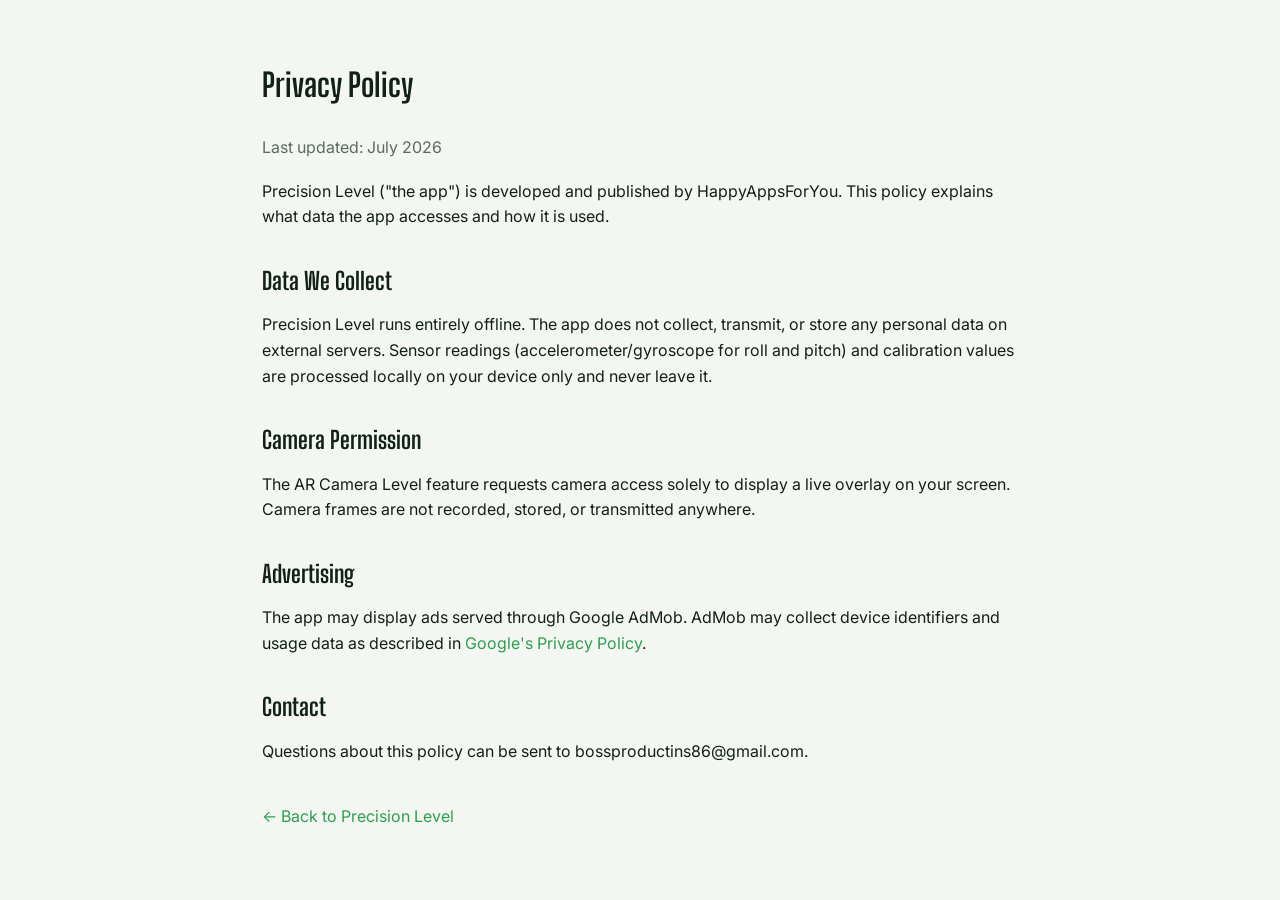
==== privacy.html @ 5ec906a7 "Add privacy policy page" ====
<!DOCTYPE html>
<html lang="en">
<head>
<meta charset="UTF-8">
<meta name="viewport" content="width=device-width, initial-scale=1.0">
<title>Privacy Policy — Precision Level</title>
<link href="https://fonts.googleapis.com/css2?family=Big+Shoulders+Display:wght@600;700;800;900&family=Inter:wght@400;500;600;700&family=JetBrains+Mono:wght@500;700&display=swap" rel="stylesheet">
<link rel="stylesheet" href="styles.css">
</head>
<body>
<div class="container" style="padding:60px 32px; max-width:820px;">
  <h1 style="font-family:var(--font-display); margin-bottom:24px;">Privacy Policy</h1>
  <p style="color:var(--ink-soft); margin-bottom:18px;">Last updated: July 2026</p>

  <p style="margin-bottom:18px;">Precision Level ("the app") is developed and published by HappyAppsForYou. This policy explains what data the app accesses and how it is used.</p>

  <h2 style="font-family:var(--font-display); margin:32px 0 12px;">Data We Collect</h2>
  <p style="margin-bottom:18px;">Precision Level runs entirely offline. The app does not collect, transmit, or store any personal data on external servers. Sensor readings (accelerometer/gyroscope for roll and pitch) and calibration values are processed locally on your device only and never leave it.</p>

  <h2 style="font-family:var(--font-display); margin:32px 0 12px;">Camera Permission</h2>
  <p style="margin-bottom:18px;">The AR Camera Level feature requests camera access solely to display a live overlay on your screen. Camera frames are not recorded, stored, or transmitted anywhere.</p>

  <h2 style="font-family:var(--font-display); margin:32px 0 12px;">Advertising</h2>
  <p style="margin-bottom:18px;">The app may display ads served through Google AdMob. AdMob may collect device identifiers and usage data as described in <a href="https://policies.google.com/privacy" style="color:var(--vial);">Google's Privacy Policy</a>.</p>

  <h2 style="font-family:var(--font-display); margin:32px 0 12px;">Contact</h2>
  <p style="margin-bottom:18px;">Questions about this policy can be sent to bossproductins86@gmail.com.</p>

  <p style="margin-top:40px;"><a href="/" style="color:var(--vial);">← Back to Precision Level</a></p>
</div>
</body>
</html>
---- styles.css ----
/* =========================================================
   PRECISION LEVEL — Landing Page Styles
   Day-mode workshop palette: steel-white paper, vial green
   accent, condensed industrial display type.
   ========================================================= */

:root{
  --paper:#F4F6F1;
  --surface:#FFFFFF;
  --surface-alt:#EEF1EA;
  --ink:#13201A;
  --ink-soft:#5C6B62;
  --ink-faint:#8C9890;
  --line:#DEE4D8;
  --vial:#2E9E52;
  --vial-deep:#1F7A3D;
  --vial-tint:#E4F4E9;
  --amber:#DB9A33;
  --amber-tint:#FBF0DD;
  --shadow: 0 20px 50px -20px rgba(19,32,26,0.18);
  --radius-lg: 28px;
  --radius-md: 18px;
  --font-display: 'Big Shoulders Display', sans-serif;
  --font-body: 'Inter', sans-serif;
  --font-mono: 'JetBrains Mono', monospace;
}

*{box-sizing:border-box; margin:0; padding:0;}
html{scroll-behavior:smooth;}
body{
  font-family:var(--font-body);
  color:var(--ink);
  background:var(--paper);
  -webkit-font-smoothing:antialiased;
  line-height:1.6;
}
.container{max-width:1180px; margin:0 auto; padding:0 32px;}
a{color:inherit; text-decoration:none;}
img{max-width:100%; display:block;}
ul{list-style:none;}
.accent{color:var(--vial);}

/* ---------- NAV ---------- */
.nav{position:sticky; top:0; z-index:50; background:rgba(244,246,241,0.88); backdrop-filter:blur(10px); border-bottom:1px solid var(--line);}
.nav-inner{max-width:1180px; margin:0 auto; padding:18px 32px; display:flex; align-items:center; justify-content:space-between;}
.nav-brand{font-family:var(--font-display); font-weight:800; font-size:22px; letter-spacing:0.5px; display:flex; align-items:center; gap:8px;}
.brand-dot{width:10px; height:10px; border-radius:50%; background:var(--vial); box-shadow:0 0 0 4px var(--vial-tint);}
.brand-thin{font-weight:600; color:var(--ink-soft); margin-left:2px;}
.nav-links{display:flex; align-items:center; gap:30px; font-size:15px; font-weight:500;}
.nav-links a{color:var(--ink-soft); transition:color .2s;}
.nav-links a:hover{color:var(--ink);}
.nav-cta{background:var(--ink); color:#fff !important; padding:10px 20px; border-radius:999px; font-weight:600;}
.nav-cta:hover{background:var(--vial-deep);}

/* ---------- TICKER ---------- */
.ticker-wrap{display:flex; align-items:center; background:var(--ink); color:var(--vial-tint); overflow:hidden; font-family:var(--font-mono);}
.ticker-label{flex:0 0 auto; padding:10px 18px; background:var(--vial); color:#06210F; font-weight:700; font-size:12px; letter-spacing:2px;}
.ticker-track{flex:1; overflow:hidden;}
.ticker-inner{display:flex; gap:40px; white-space:nowrap; animation:scroll-left 28s linear infinite; padding:11px 0; font-size:13px; letter-spacing:1px;}
.ticker-inner span::after{content:'·'; margin-left:40px; color:var(--vial);}
@keyframes scroll-left{from{transform:translateX(0);} to{transform:translateX(-50%);}}

/* ---------- HERO ---------- */
.hero{padding:80px 0 60px;}
.hero-content{max-width:1180px; margin:0 auto; padding:0 32px; display:grid; grid-template-columns:1.05fr 0.95fr; gap:60px; align-items:center;}
.hero-eyebrow{font-family:var(--font-mono); font-size:13px; letter-spacing:2px; color:var(--vial-deep); font-weight:700; text-transform:uppercase; margin-bottom:18px;}
.hero-title{font-family:var(--font-display); font-weight:800; font-size:clamp(44px,6vw,72px); line-height:0.98; letter-spacing:-0.5px; margin-bottom:22px;}
.hero-sub{font-size:18px; color:var(--ink-soft); max-width:520px; margin-bottom:32px;}
.hero-badges{margin-bottom:36px;}
.badge-btn{display:inline-flex; align-items:center; gap:12px; background:var(--ink); padding:12px 22px; border-radius:14px; transition:transform .2s, background .2s;}
.badge-btn:hover{transform:translateY(-2px); background:var(--vial-deep);}
.badge-text{display:flex; flex-direction:column; color:#fff;}
.badge-sub{font-size:10px; letter-spacing:1px; opacity:0.8;}
.badge-main{font-size:17px; font-weight:700;}

.hero-readout{display:flex; gap:0; border:1px solid var(--line); border-radius:var(--radius-md); overflow:hidden; max-width:480px; margin-bottom:34px; background:var(--surface); box-shadow:var(--shadow);}
.ro-item{flex:1; padding:16px 18px; border-right:1px solid var(--line);}
.ro-item:last-child{border-right:none;}
.ro-label{display:block; font-family:var(--font-mono); font-size:11px; letter-spacing:1.5px; color:var(--ink-faint); margin-bottom:6px;}
.ro-val{font-family:var(--font-mono); font-size:22px; font-weight:700;}
.ro-good{color:var(--vial); font-size:17px;}

.hero-stats{display:flex; align-items:center; gap:22px;}
.stat{display:flex; flex-direction:column;}
.stat-num{font-family:var(--font-display); font-size:26px; font-weight:800;}
.stat-label{font-size:12px; color:var(--ink-soft);}
.stat-div{width:1px; height:30px; background:var(--line);}

.hero-phones{position:relative; display:flex; justify-content:center;}
.phone-stack{position:relative; width:100%; max-width:360px;}
.ruler-line{position:absolute; top:38%; left:-60px; right:-60px; height:2px; background:repeating-linear-gradient(90deg, var(--ink-faint) 0 2px, transparent 2px 14px); opacity:0.4; z-index:0;}
.phone-front{position:relative; z-index:1; border-radius:36px; box-shadow:var(--shadow); border:1px solid var(--line);}

/* ---------- SECTION HEADERS ---------- */
.section-tag{font-family:var(--font-mono); font-size:12px; letter-spacing:2px; color:var(--vial-deep); font-weight:700; text-transform:uppercase; margin-bottom:12px;}
.section-title{font-family:var(--font-display); font-weight:800; font-size:clamp(30px,4vw,44px); line-height:1.05; letter-spacing:-0.5px; margin-bottom:18px;}
.section-sub{color:var(--ink-soft); max-width:560px; margin-bottom:36px; font-size:16px;}

/* ---------- FEATURES ---------- */
.features{padding:90px 0;}
.features-grid{display:grid; grid-template-columns:repeat(4,1fr); gap:20px; margin-top:40px;}
.feat-card{background:var(--surface); border:1px solid var(--line); border-radius:var(--radius-md); padding:28px 24px; transition:transform .2s, box-shadow .2s;}
.feat-card:hover{transform:translateY(-4px); box-shadow:var(--shadow);}
.feat-card--primary{background:var(--ink); color:#fff; border-color:var(--ink);}
.feat-card--primary h3, .feat-card--primary p{color:#fff;}
.feat-icon{font-size:30px; margin-bottom:14px;}
.feat-card h3{font-family:var(--font-display); font-size:19px; font-weight:700; margin-bottom:8px;}
.feat-card p{font-size:14.5px; color:var(--ink-soft); line-height:1.55;}

/* ---------- SHOWCASE ---------- */
.showcase{padding:90px 0; background:var(--surface);}
.showcase--alt{background:var(--surface-alt);}
.showcase-inner{display:grid; grid-template-columns:1fr 1fr; gap:64px; align-items:center;}
.showcase-inner--flip .showcase-text{order:2;}
.showcase-text h2{font-family:var(--font-display); font-weight:800; font-size:clamp(28px,3.6vw,40px); line-height:1.08; margin-bottom:18px;}
.showcase-text p{color:var(--ink-soft); margin-bottom:22px; font-size:16px;}
.check-list li{position:relative; padding-left:28px; margin-bottom:11px; font-size:15px;}
.check-list li::before{content:'✓'; position:absolute; left:0; top:0; color:var(--vial); font-weight:700;}
.highlight-box{background:var(--vial-tint); border:1px solid var(--vial); border-radius:14px; padding:16px 18px; font-size:14.5px; color:var(--vial-deep); font-weight:500;}
.showcase-phone img{border-radius:24px; box-shadow:var(--shadow); border:1px solid var(--line); margin:0 auto;}

/* ---------- USE CASES ---------- */
.usecases{padding:90px 0;}
.usecase-grid{display:grid; grid-template-columns:repeat(3,1fr); gap:14px;}
.uc-chip{display:flex; align-items:center; gap:12px; background:var(--surface); border:1px solid var(--line); border-radius:14px; padding:18px 20px; font-weight:600; font-size:15px; transition:border-color .2s, transform .2s;}
.uc-chip:hover{border-color:var(--vial); transform:translateY(-2px);}
.uc-chip span{font-size:22px;}

/* ---------- DEEP DIVE ---------- */
.deep-dive{padding:90px 0; background:var(--surface);}
.deep-cols{display:grid; grid-template-columns:1fr 0.85fr; gap:60px; align-items:center; margin-top:30px;}
.deep-text p{color:var(--ink-soft); margin-bottom:16px; font-size:16px;}
.deep-text strong{color:var(--ink);}
.deep-phone img{border-radius:20px; box-shadow:var(--shadow); border:1px solid var(--line);}

/* ---------- SCREENSHOTS ---------- */
.screenshots{padding:90px 0;}
.scroll-gallery{display:flex; gap:20px; overflow-x:auto; padding-bottom:20px; scroll-snap-type:x mandatory;}
.scroll-gallery img{height:480px; width:auto; border-radius:22px; box-shadow:var(--shadow); border:1px solid var(--line); scroll-snap-align:start; flex:0 0 auto;}
.scroll-gallery::-webkit-scrollbar{height:8px;}
.scroll-gallery::-webkit-scrollbar-thumb{background:var(--line); border-radius:10px;}

/* ---------- DOWNLOAD CTA ---------- */
.download-cta{padding:100px 0; background:var(--ink); color:#fff;}
.cta-inner{display:grid; grid-template-columns:1.1fr 0.7fr; gap:50px; align-items:center;}
.cta-text h2{font-family:var(--font-display); font-weight:800; font-size:clamp(32px,4.6vw,52px); line-height:1.04; margin-bottom:18px;}
.cta-text p{color:#C7D2C9; font-size:17px; max-width:480px; margin-bottom:30px;}
.cta-phone img{border-radius:22px; box-shadow:0 30px 70px -20px rgba(0,0,0,0.5); max-width:280px; margin:0 auto;}

/* ---------- FOOTER ---------- */
.footer{padding:50px 0 30px; background:var(--paper); border-top:1px solid var(--line);}
.footer-inner{display:flex; justify-content:space-between; align-items:flex-start; padding-bottom:30px;}
.footer-brand p{color:var(--ink-soft); margin-top:10px; font-size:14px; max-width:280px;}
.footer-links{display:flex; gap:24px; font-size:14px; color:var(--ink-soft);}
.footer-links a:hover{color:var(--ink);}
.footer-bottom{border-top:1px solid var(--line); padding-top:20px; font-size:13px; color:var(--ink-faint);}

/* ---------- RESPONSIVE ---------- */
@media (max-width:980px){
  .hero-content{grid-template-columns:1fr; gap:40px;}
  .hero-phones{order:-1;}
  .features-grid{grid-template-columns:repeat(2,1fr);}
  .showcase-inner, .showcase-inner--flip .showcase-text{grid-template-columns:1fr; order:initial;}
  .showcase-inner{grid-template-columns:1fr;}
  .showcase-inner--flip .showcase-phone{order:-1;}
  .deep-cols{grid-template-columns:1fr;}
  .usecase-grid{grid-template-columns:repeat(2,1fr);}
  .cta-inner{grid-template-columns:1fr; text-align:center;}
  .cta-text p{margin-left:auto; margin-right:auto;}
  .nav-links{display:none;}
}
@media (max-width:560px){
  .features-grid, .usecase-grid{grid-template-columns:1fr;}
  .hero-readout{flex-direction:column;}
  .ro-item{border-right:none; border-bottom:1px solid var(--line);}
  .footer-inner{flex-direction:column; gap:24px;}
}
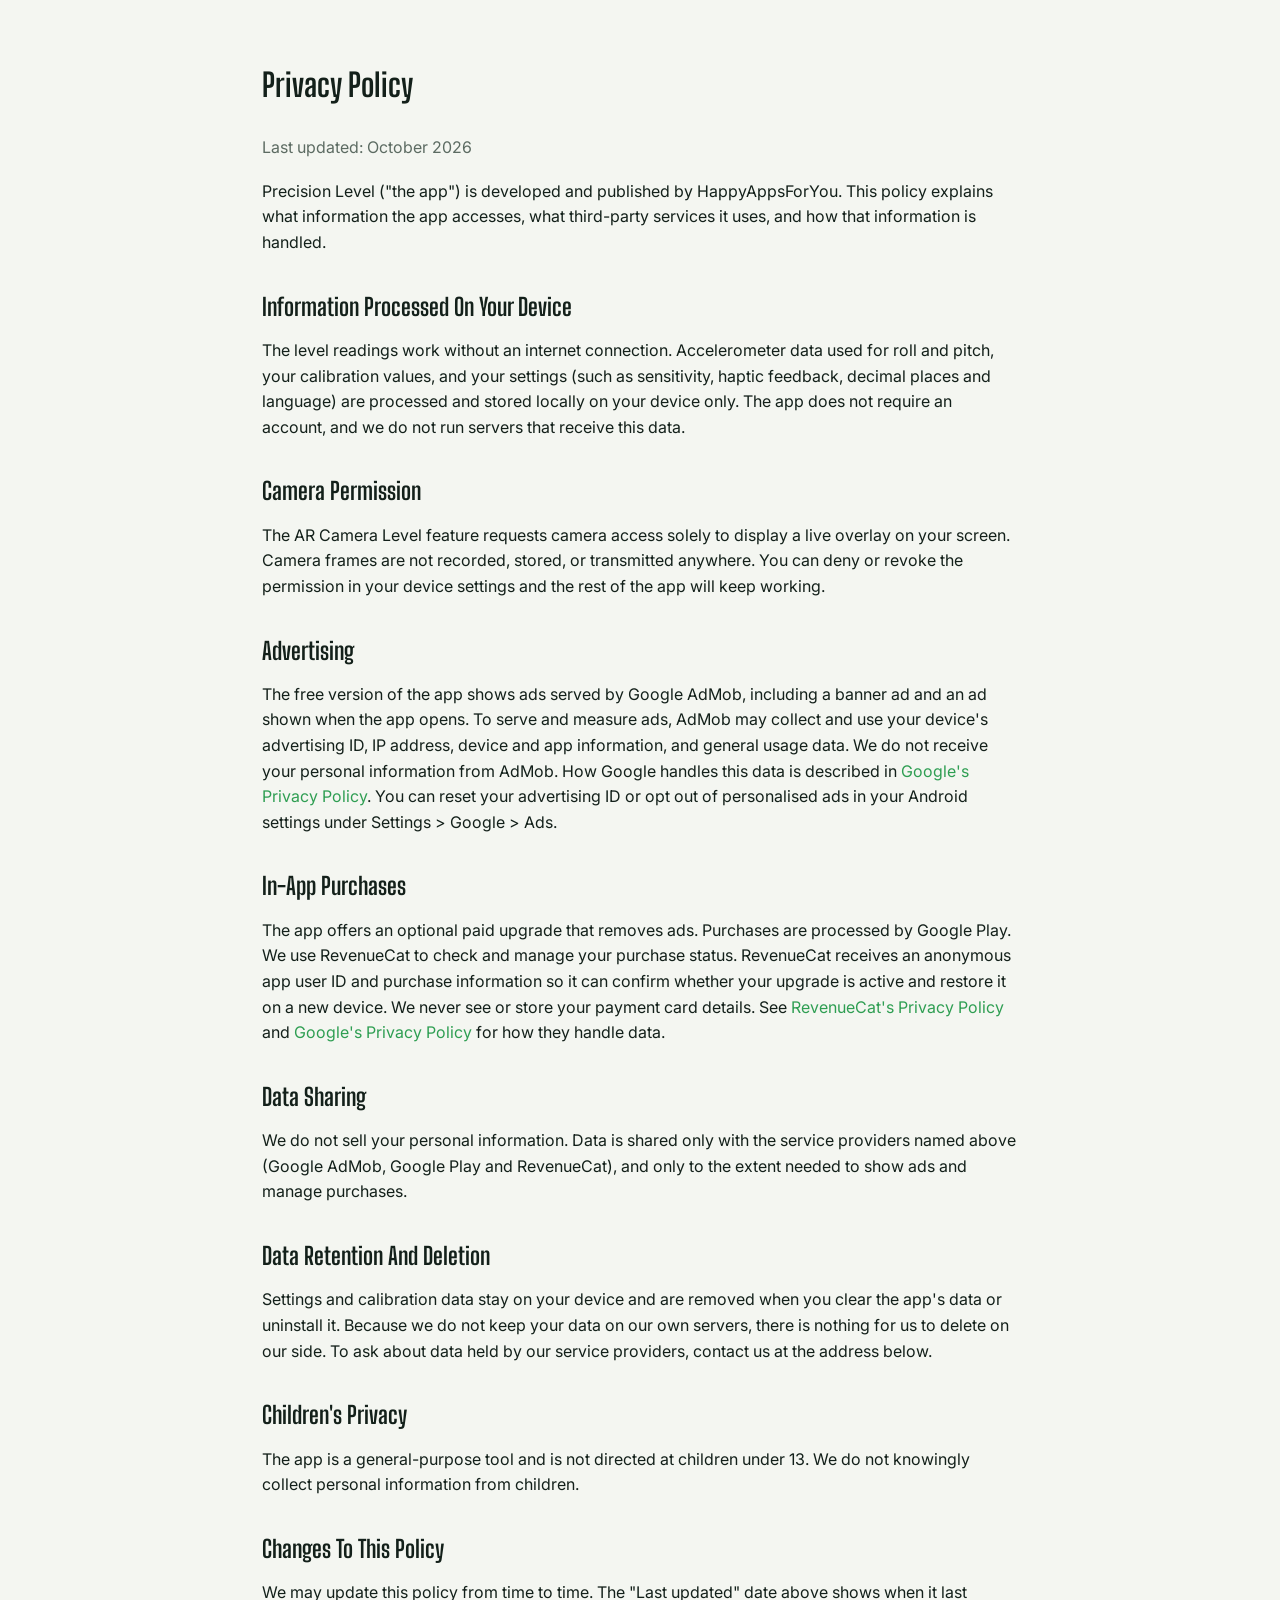
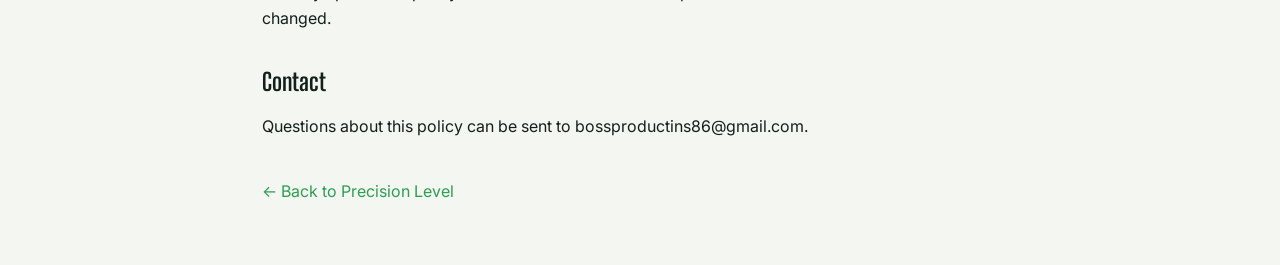
==== commit 1087191e: "Update privacy policy for ads and purchases" ====
--- a/privacy.html
+++ b/privacy.html
@@ -3,30 +3,45 @@
 <head>
 <meta charset="UTF-8">
 <meta name="viewport" content="width=device-width, initial-scale=1.0">
-<title>Privacy Policy — Precision Level</title>
+<title>Privacy Policy &mdash; Precision Level</title>
 <link href="https://fonts.googleapis.com/css2?family=Big+Shoulders+Display:wght@600;700;800;900&family=Inter:wght@400;500;600;700&family=JetBrains+Mono:wght@500;700&display=swap" rel="stylesheet">
 <link rel="stylesheet" href="styles.css">
 </head>
 <body>
 <div class="container" style="padding:60px 32px; max-width:820px;">
   <h1 style="font-family:var(--font-display); margin-bottom:24px;">Privacy Policy</h1>
-  <p style="color:var(--ink-soft); margin-bottom:18px;">Last updated: July 2026</p>
+  <p style="color:var(--ink-soft); margin-bottom:18px;">Last updated: October 2026</p>
 
-  <p style="margin-bottom:18px;">Precision Level ("the app") is developed and published by HappyAppsForYou. This policy explains what data the app accesses and how it is used.</p>
+  <p style="margin-bottom:18px;">Precision Level ("the app") is developed and published by HappyAppsForYou. This policy explains what information the app accesses, what third-party services it uses, and how that information is handled.</p>
 
-  <h2 style="font-family:var(--font-display); margin:32px 0 12px;">Data We Collect</h2>
-  <p style="margin-bottom:18px;">Precision Level runs entirely offline. The app does not collect, transmit, or store any personal data on external servers. Sensor readings (accelerometer/gyroscope for roll and pitch) and calibration values are processed locally on your device only and never leave it.</p>
+  <h2 style="font-family:var(--font-display); margin:32px 0 12px;">Information Processed On Your Device</h2>
+  <p style="margin-bottom:18px;">The level readings work without an internet connection. Accelerometer data used for roll and pitch, your calibration values, and your settings (such as sensitivity, haptic feedback, decimal places and language) are processed and stored locally on your device only. The app does not require an account, and we do not run servers that receive this data.</p>
 
   <h2 style="font-family:var(--font-display); margin:32px 0 12px;">Camera Permission</h2>
-  <p style="margin-bottom:18px;">The AR Camera Level feature requests camera access solely to display a live overlay on your screen. Camera frames are not recorded, stored, or transmitted anywhere.</p>
+  <p style="margin-bottom:18px;">The AR Camera Level feature requests camera access solely to display a live overlay on your screen. Camera frames are not recorded, stored, or transmitted anywhere. You can deny or revoke the permission in your device settings and the rest of the app will keep working.</p>
 
   <h2 style="font-family:var(--font-display); margin:32px 0 12px;">Advertising</h2>
-  <p style="margin-bottom:18px;">The app may display ads served through Google AdMob. AdMob may collect device identifiers and usage data as described in <a href="https://policies.google.com/privacy" style="color:var(--vial);">Google's Privacy Policy</a>.</p>
+  <p style="margin-bottom:18px;">The free version of the app shows ads served by Google AdMob, including a banner ad and an ad shown when the app opens. To serve and measure ads, AdMob may collect and use your device's advertising ID, IP address, device and app information, and general usage data. We do not receive your personal information from AdMob. How Google handles this data is described in <a href="https://policies.google.com/privacy" style="color:var(--vial);">Google's Privacy Policy</a>. You can reset your advertising ID or opt out of personalised ads in your Android settings under Settings &gt; Google &gt; Ads.</p>
+
+  <h2 style="font-family:var(--font-display); margin:32px 0 12px;">In-App Purchases</h2>
+  <p style="margin-bottom:18px;">The app offers an optional paid upgrade that removes ads. Purchases are processed by Google Play. We use RevenueCat to check and manage your purchase status. RevenueCat receives an anonymous app user ID and purchase information so it can confirm whether your upgrade is active and restore it on a new device. We never see or store your payment card details. See <a href="https://www.revenuecat.com/privacy" style="color:var(--vial);">RevenueCat's Privacy Policy</a> and <a href="https://policies.google.com/privacy" style="color:var(--vial);">Google's Privacy Policy</a> for how they handle data.</p>
+
+  <h2 style="font-family:var(--font-display); margin:32px 0 12px;">Data Sharing</h2>
+  <p style="margin-bottom:18px;">We do not sell your personal information. Data is shared only with the service providers named above (Google AdMob, Google Play and RevenueCat), and only to the extent needed to show ads and manage purchases.</p>
+
+  <h2 style="font-family:var(--font-display); margin:32px 0 12px;">Data Retention And Deletion</h2>
+  <p style="margin-bottom:18px;">Settings and calibration data stay on your device and are removed when you clear the app's data or uninstall it. Because we do not keep your data on our own servers, there is nothing for us to delete on our side. To ask about data held by our service providers, contact us at the address below.</p>
+
+  <h2 style="font-family:var(--font-display); margin:32px 0 12px;">Children's Privacy</h2>
+  <p style="margin-bottom:18px;">The app is a general-purpose tool and is not directed at children under 13. We do not knowingly collect personal information from children.</p>
+
+  <h2 style="font-family:var(--font-display); margin:32px 0 12px;">Changes To This Policy</h2>
+  <p style="margin-bottom:18px;">We may update this policy from time to time. The "Last updated" date above shows when it last changed.</p>
 
   <h2 style="font-family:var(--font-display); margin:32px 0 12px;">Contact</h2>
   <p style="margin-bottom:18px;">Questions about this policy can be sent to bossproductins86@gmail.com.</p>
 
-  <p style="margin-top:40px;"><a href="/" style="color:var(--vial);">← Back to Precision Level</a></p>
+  <p style="margin-top:40px;"><a href="index.html" style="color:var(--vial);">&larr; Back to Precision Level</a></p>
 </div>
 </body>
 </html>
